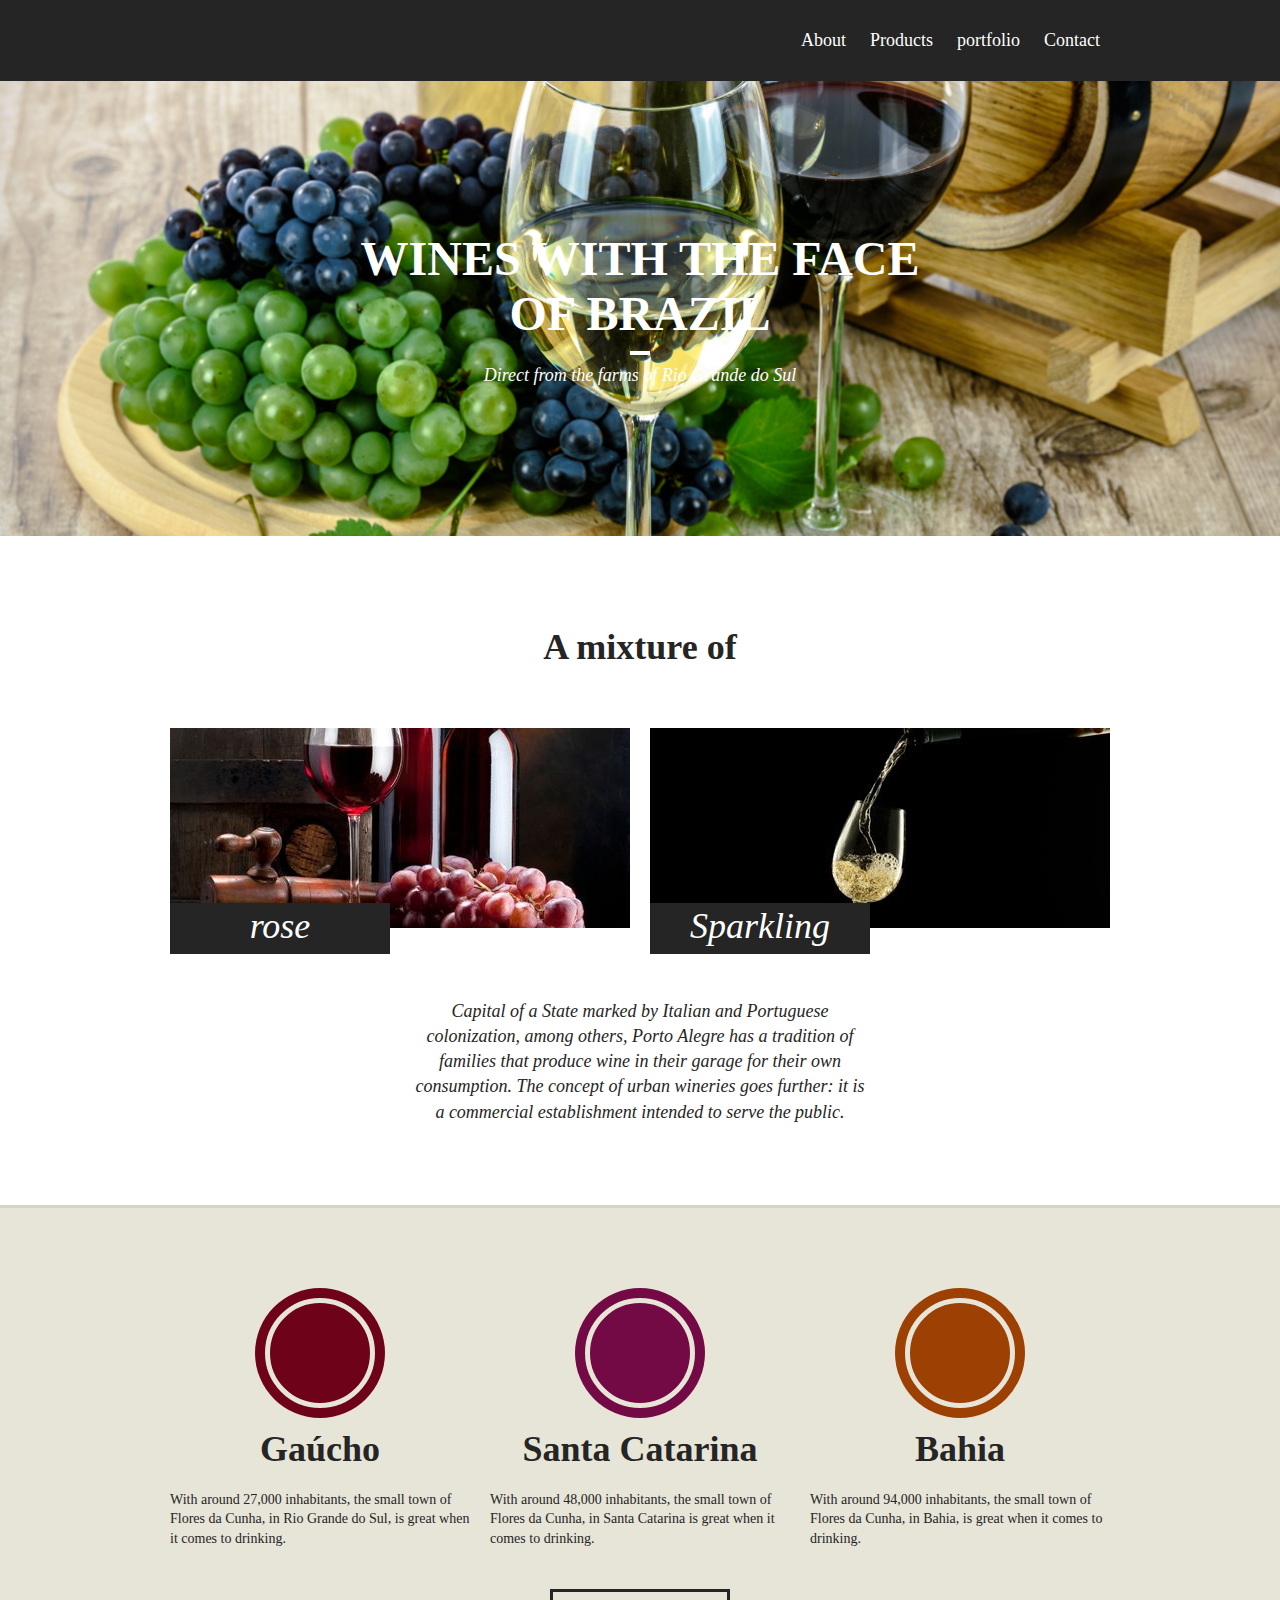
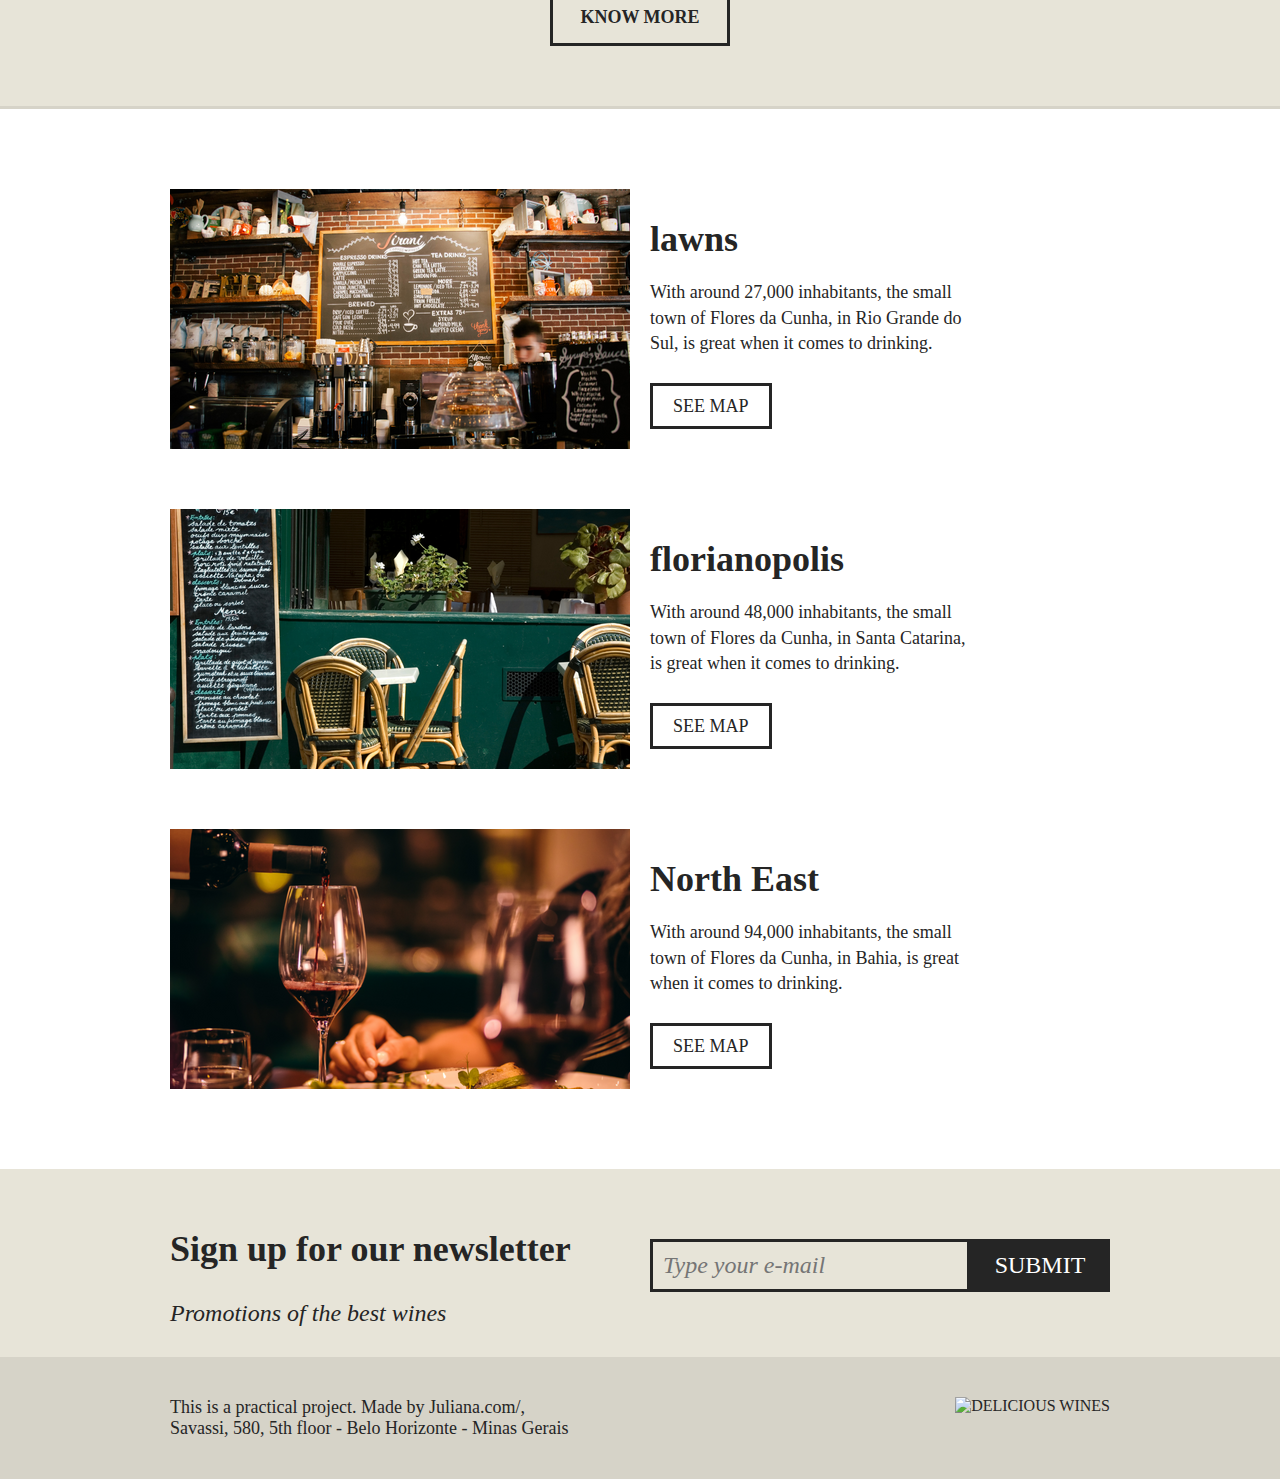
==== index.html @ c24007a2 "updating the images" ====
<!DOCTYPE html>
<html lang="en">

<head>
  <meta charset="UTF-8">
  <meta http-equiv="X-UA-Compatible" content="IE=edge">
  <meta name="viewport" content="width=device-width, initial-scale=1.0, shrink-to-fit=no">
  <link rel="stylesheet" href="./css/style.css">
  <title>Delicious Wines</title>
</head>

<body>
  <!-------------------------------------------------start header------------------------------------>
  <header class="menu">
    <div class="menu-container">
      <a class="menu-logo" href="#"><img src="./assets/img/Sem título.png " alt=""></a>
      <nav class="menu-nav">
        <ul>
          <li><a href="">About</a></li>
          <li><a href="">Products</a></li>
          <li><a href="">portfolio</a></li>
          <li><a href="">Contact</a></li>
        </ul>
      </nav>
    </div>
  </header>
  <!------------------------------------------------End Header---------------------------------------->

  <!-------------------------------------------------main start--------------------------------------->
  <main class="intro">
    <h1>Wines with the face <br /> of Brazil</h1>
    <p>Direct from the farms of Rio Grande do Sul</p>
  </main>
  <!--------------------------------------------------End main---------------------------------------->

  <!--------------------------------------------------start section------------------------------------>
  <section class="about">
    <h2>A mixture of</h2>
    <div class="about-container">
      <div class="about-item">
        <img src="./assets/img/wines-photos1.jpg" alt="rose">
        <h3>rose</h3>
      </div>
      <div class="about-item">
        <img src="./assets/img/wines-photos2.jpg" alt="Sparkling">
        <h3>Sparkling</h3>
      </div>
    </div>
    <p>Capital of a State marked by Italian and Portuguese colonization, among others, Porto Alegre has a tradition of families that produce wine in their garage for their own consumption. The concept of urban wineries goes further: it is a commercial establishment intended to serve the public.</p>
  </section>

  <section class="products">
    <div class="products-container">
      <div class="products-item">
        <h2 class="products-gaucho">Gaúcho</h2>
        <p>With around 27,000 inhabitants, the small town of Flores da Cunha, in Rio Grande do Sul, is great when it comes to drinking.</p>
      </div>
      <div class="products-item">
        <h2 class="products-santa">Santa Catarina</h2>
        <p>With around 48,000 inhabitants, the small town of Flores da Cunha, in Santa Catarina is great when it comes to drinking.</p>
      </div>
      <div class="products-item">
        <h2 class="products-bahia">Bahia</h2>
        <p>With around 94,000 inhabitants, the small town of Flores da Cunha, in Bahia, is great when it comes to drinking.</p>
      </div>
    </div>
    <a class="products-btn" href="#">know more</a>
  </section>

  <section class="locations">
    <div class="item-locations">
      <img src="./assets/img/Restaurants 1.png" alt="DELICIOUS WINES lawn unit">
      <div>
        <h2>lawns</h2>
        <p>With around 27,000 inhabitants, the small town of Flores da Cunha, in Rio Grande do Sul, is great when it comes to drinking.</p>
        <a href="#">see map</a>
      </div>
    </div>

    <div class="item-locations">
      <img src="./assets/img/Restaurants2.png" alt="Unit in Florianópolis DELICIOUS WINES">
      <div>
        <h2>florianopolis</h2>
        <p>With around 48,000 inhabitants, the small town of Flores da Cunha, in Santa Catarina, is great when it comes to drinking.</p>
        <a href="#">see map</a>
      </div>
    </div>

    <div class="item-locations">
      <img src="./assets/img/Restaurants3.png" alt="Unit in the northeast DELICIOUS WINES">
      <div>
        <h2>North East</h2>
        <p>With around 94,000 inhabitants, the small town of Flores da Cunha, in Bahia, is great when it comes to drinking.</p>
        <a href="#">see map</a>
      </div>
    </div>
  </section>

  <section class="sign">
    <div class="sign-container">
      <div class="sign-information">
        <h2>Sign up for our newsletter</h2>
        <p>Promotions of the best wines</p>
      </div>
      <form action="">
        <label for="">E-mail</label>
        <input type="text" placeholder="Type your e-mail">
        <button type="submit">Submit</button>
      </form>
    </div>
  </section>
  <!----------------------------------------------------end section------------------------------------->

  <!------------------------------------------------------start footer----------------------------------->
  <footer class="footer">
    <div class="footer-container">
      <p>This is a practical project. Made by Juliana.com/,<br />Savassi, 580, 5th floor - Belo Horizonte - Minas Gerais</p>
      <img src="./assets/img/Sem título.png" alt="DELICIOUS WINES">
    </div>


  </footer>


</body>

</html>
---- css/style.css ----
/*==================================================== Reset=============================== */
body, h1 , h3, p, ul {
padding: 0;
margin: 0;
}
/*=====================================================ENDRESET=============================*/

/*=====================================================startbody=============================*/
body {
  font-family: Georgia, serif;
  color: #252525;
}

* {
  box-sizing: border-box;
}
/*======================================================endbody===============================*/

/*=======================================================startmenu=============================*/
.menu {
  background: #252525;
  padding: 20px 0;
}

.menu-container {
  max-width: 960px;
  margin: 0 auto;
}

.menu-container::after, .menu-container::before {
  content: '';
  display: table;
  clear: both;
}

a.menu-logo {
  display: block;
  float: left;
  margin-left: 10px;
}

.menu-nav {
  float: right;
  margin-right: 10px;
}

.menu-nav li {
  display: inline-block;
}
.menu-nav a {
  display: block;
  padding: 10px;
  text-decoration: none;
  color: #ffffff;
  font-size: 1.125em;
}
/*=================================================endmenu===========================================*/

/*=================================================startintro=========================================*/
.intro {
  background: url(/assets/img/wines.png) no-repeat center center;
  background-size: cover;
  padding: 150px 0;
  text-align: center;
  color: #ffffff;
}

.intro h1 {
  text-transform: uppercase;
  font-size: 3em;
}

.intro h1::after {
  content: '';
  display: block;
  width: 20px;
  height: 4px;
  background: #ffffff;
  margin: 10px auto;
}

.intro p {
  font-style: italic;
  font-size: 1.125em;
}

/*=====================================================startabout=======================================*/
.about {
  padding: 60px 0;
}

.about-container {
  max-width: 960px;
  margin: 0 auto;
}

.about-container::after, .about-container::before {
  content: '';
  display: table;
  clear: both;
}

.about h2{
  text-align: center;
  font-size: 2.25em;
  margin-bottom: 60px;
}

.about-item {
  width: 460px;
  float: left;
  margin: 0 10px;
}

.about-item img {
  display: block;
  max-width: 100%;
}

.about-item h3 {
  font-size: 2.25em;
  line-height: 1em;
  background: #252525;
  width: 220px;
  color: #ffffff;
  font-style: italic;
  font-weight: normal;
  text-align: center;
  padding: 5px 0 10px 0;
  top: -25px;
  position: relative;
}

.about > p {
  font-size: 1.125em;
  line-height: 1.4em;
  font-style: italic;
  text-align: center;
  margin: 20px auto;
  max-width: 460px;
}

/*====================================================endabout==============================================*/

/*====================================================startproducts===========================================*/
.products {
  background: #e7e4d8;
  padding: 60px 0;
  border-top: 3px solid #d6d3c8;
  border-bottom: 3px solid #d6d3c8;

}

.products-container {
  max-width: 960px;
  margin: 0 auto;
}

.products-container::before, .products-container::after {
  content: '';
  display: table;
  clear: both;
}

.products-item {
  width: 300px;
  float: left;
  margin: 0 10px 20px 10px;
}

.products-item h2 {
  text-align: center;
  font-size: 2.25em;
  margin-bottom: 20px;
}

.products-item h2::before {
  content: '';
  display: block;
  width: 100px;
  height: 100px;
  background: currentColor;
  border-radius: 50%;
  margin: 20px auto;
  border: 5px solid #e7e4d8;
  box-shadow: 0 0 0 10px currentColor;
}

h2.products-gaucho::before {
  color: #6e0219;
}

h2.products-santa::before {
  color: #730945;
}

h2.products-bahia::before {
  color: #9c4003;
}

.products-item p {
  font-size: 0.875em;
  line-height: 1.4em;
}

.products-btn {
  width: 180px;
  border: 3px solid;
  color: #252525;
  text-decoration: none;
  display: block;
  font-size: 1.125em;
  font-weight: bold;
  text-transform: uppercase;
  text-align: center;
  padding: 15px 0;
  margin:20px auto 0 auto;
}
/*=======================================================endProducts====================================================*/

/*=======================================================startlocations=================================================*/
.locations {
  max-width: 960px;
  margin: 0 auto;
  padding: 20px 0;

}

.item-locations {
  clear: both;
  margin: 60px auto;
}

.item-locations::after, .item-locations::before {
  display: table;
  content: '';
  clear: both;
}

.item-locations img {
  width: 460px;
  display: block;
  float: left;
  margin: 0 10px;
}

.item-locations > div {
  width: 460px;
  float: left;
  margin: 0 10px;
}

.item-locations h2 {
  font-size: 2.25em;
  margin-bottom: 20px;
}

.item-locations p {
  font-size: 1.125em;
  line-height: 1.4em;
  max-width: 320px;
  margin-bottom: 40px;
}

.item-locations a {
  font-size: 1.125em;
  text-transform: uppercase;
  text-decoration: none;
  border: 3px solid;
  color: #252525;
  padding: 10px 20px;
}
/*=========================================================endlocation=======================================================================*/

/*=========================================================startofsign=======================================================================*/
.sign {
  background: #e7e4d8;
  padding: 30px 0;
}

.sign-container {
  max-width: 960px;
  margin: 0 auto;
}
.sign-container::after, .sign-container::before {
  content: '';
  display: table;
  clear: both;
}

.sign-information {
  width: 460px;
  margin: 0 10px;
  float: left;
}

.sign-information h2 {
  font-size: 2.25em;
}

.sign-information p {
  font-size: 1.5em;
  font-style: italic;
}

.sign form {
    width: 460px;
    margin: 40px 10px 0 10px;
    float: left;
}

.sign form label {
  display: none;
}

.sign input {
  width: 320px;
  border: 3px solid #252525;
  background: none;
  font-size: 1.5em;
  font-style: italic;
  font-family: Georgia, serif;
  padding: 10px;
  float: left;
}

.sign button {
  background: #252525;
  border: none;
  font-family: Georgia, serif;
  text-transform: uppercase;
  font-size: 1.5em;
  width: 140px;
  padding: 13px 0;
  color: #ffffff;
  cursor: pointer;
}
/*===============================================================endsign==============================================================================*/

/*===============================================================startfooter===========================================================================*/
.footer {
  background: #d6d3c8;
  padding: 40px 0;
}

.footer-container {
  max-width: 960px;
  margin: 0 auto;
}

.footer-container::after, .footer-container::before {
  content: '';
  display: table;
  clear: both;
}

.footer p {
  float: left;
  margin: 0 10px;
  font-size: 1.125em;
  list-style: 1.4em;
}

.footer img {
  float: right;
  margin: 0 10px;
  display: block;
}
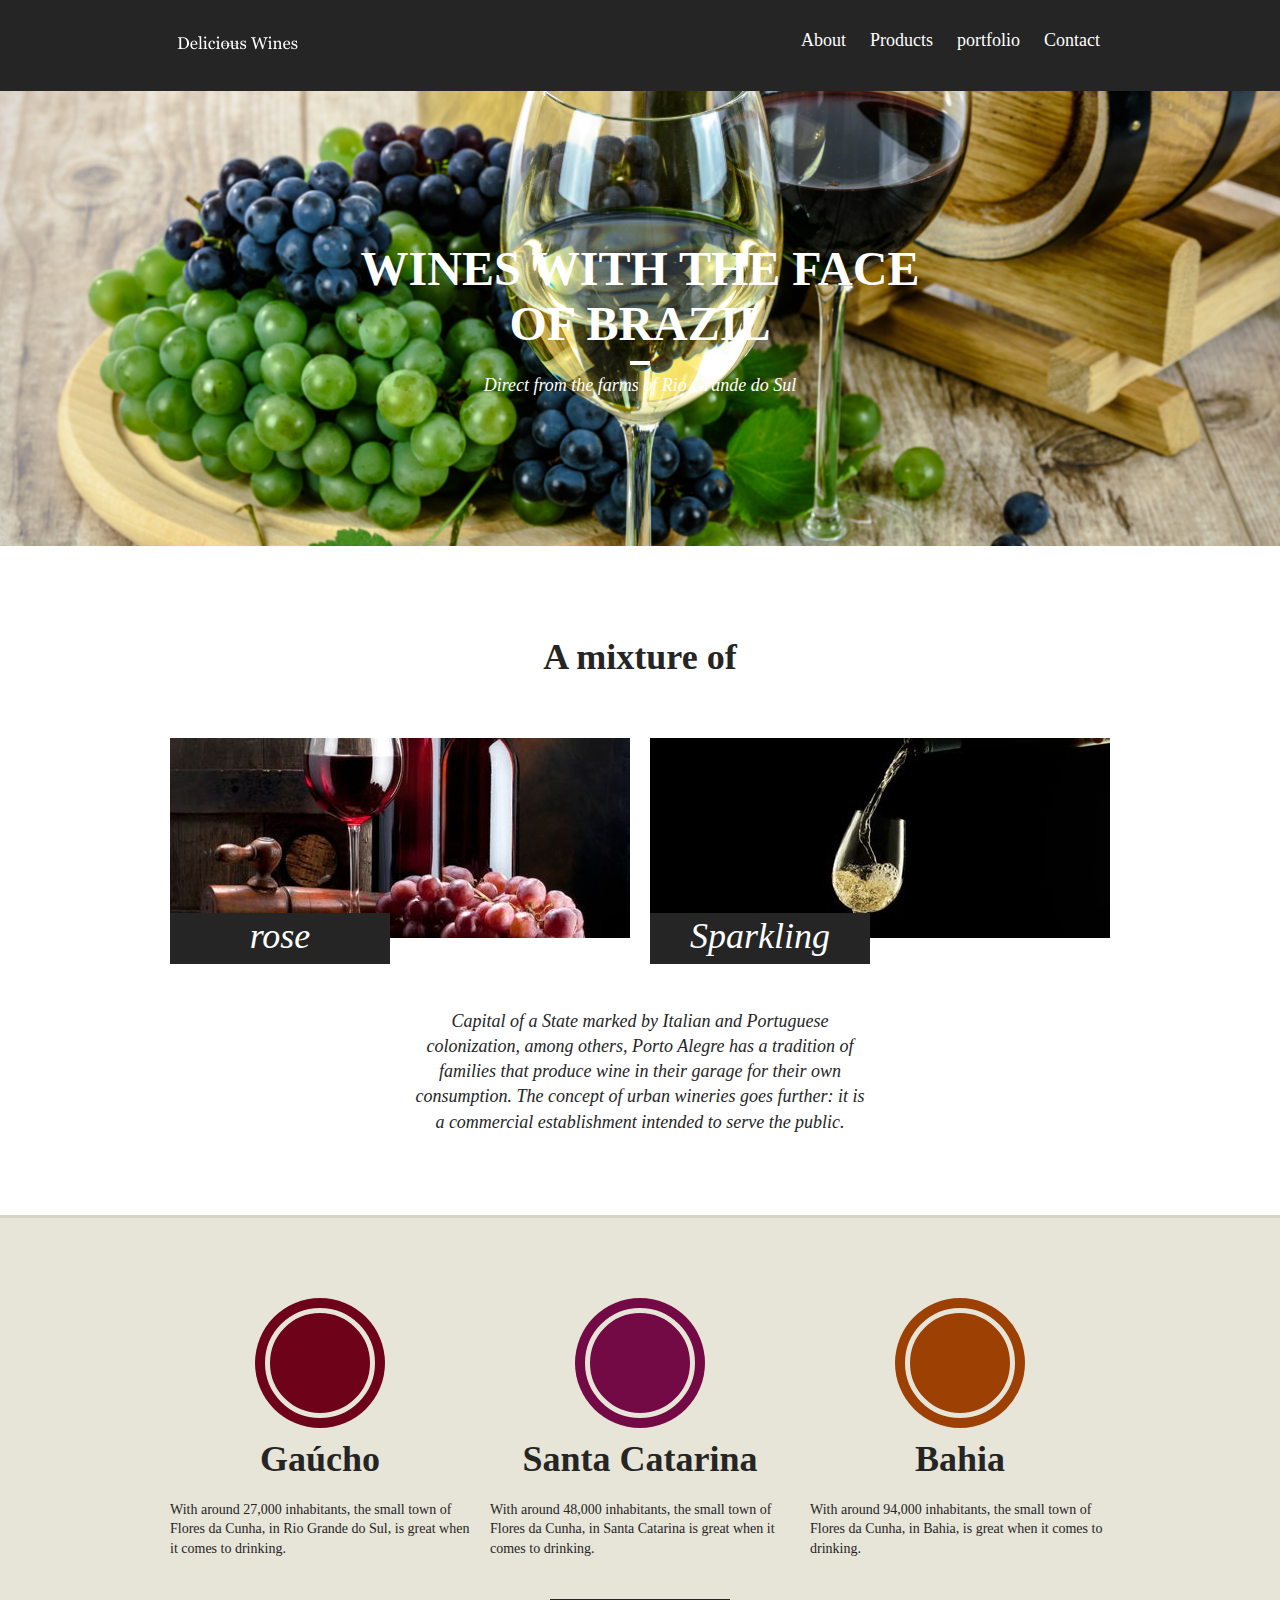
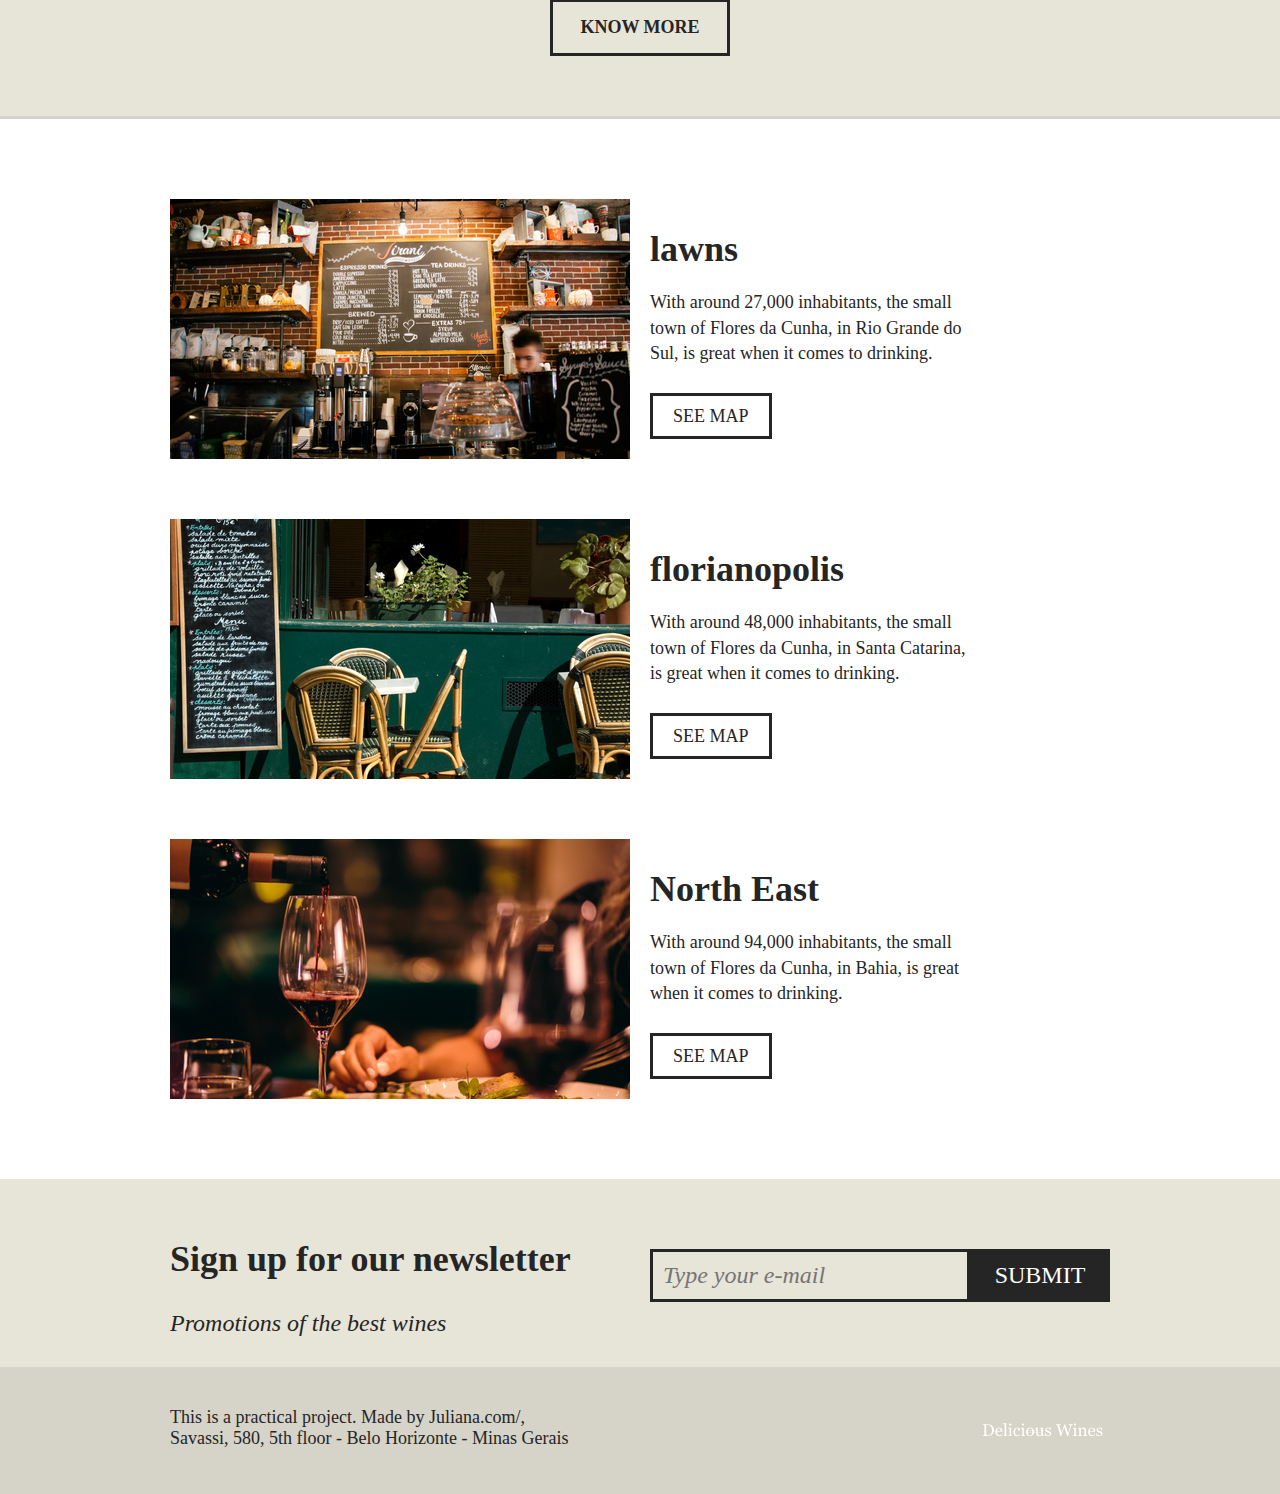
==== commit a4dbf6fb: "Updating footer images" ====
--- a/index.html
+++ b/index.html
@@ -13,7 +13,7 @@
   <!-------------------------------------------------start header------------------------------------>
   <header class="menu">
     <div class="menu-container">
-      <a class="menu-logo" href="#"><img src="./assets/img/Sem título.png " alt=""></a>
+      <a class="menu-logo" href="#"><img src="./assets/img/delicious1.png" alt="DELICIOUS WINES"></a>
       <nav class="menu-nav">
         <ul>
           <li><a href="">About</a></li>
@@ -115,7 +115,7 @@
   <footer class="footer">
     <div class="footer-container">
       <p>This is a practical project. Made by Juliana.com/,<br />Savassi, 580, 5th floor - Belo Horizonte - Minas Gerais</p>
-      <img src="./assets/img/Sem título.png" alt="DELICIOUS WINES">
+      <img src="./assets/img/delicious1.png" alt="DELICIOUS WINES">
     </div>
 
 
--- a/css/style.css
+++ b/css/style.css
@@ -34,7 +34,7 @@
 }
 
 a.menu-logo {
-  display: block;
+  display:block;
   float: left;
   margin-left: 10px;
 }
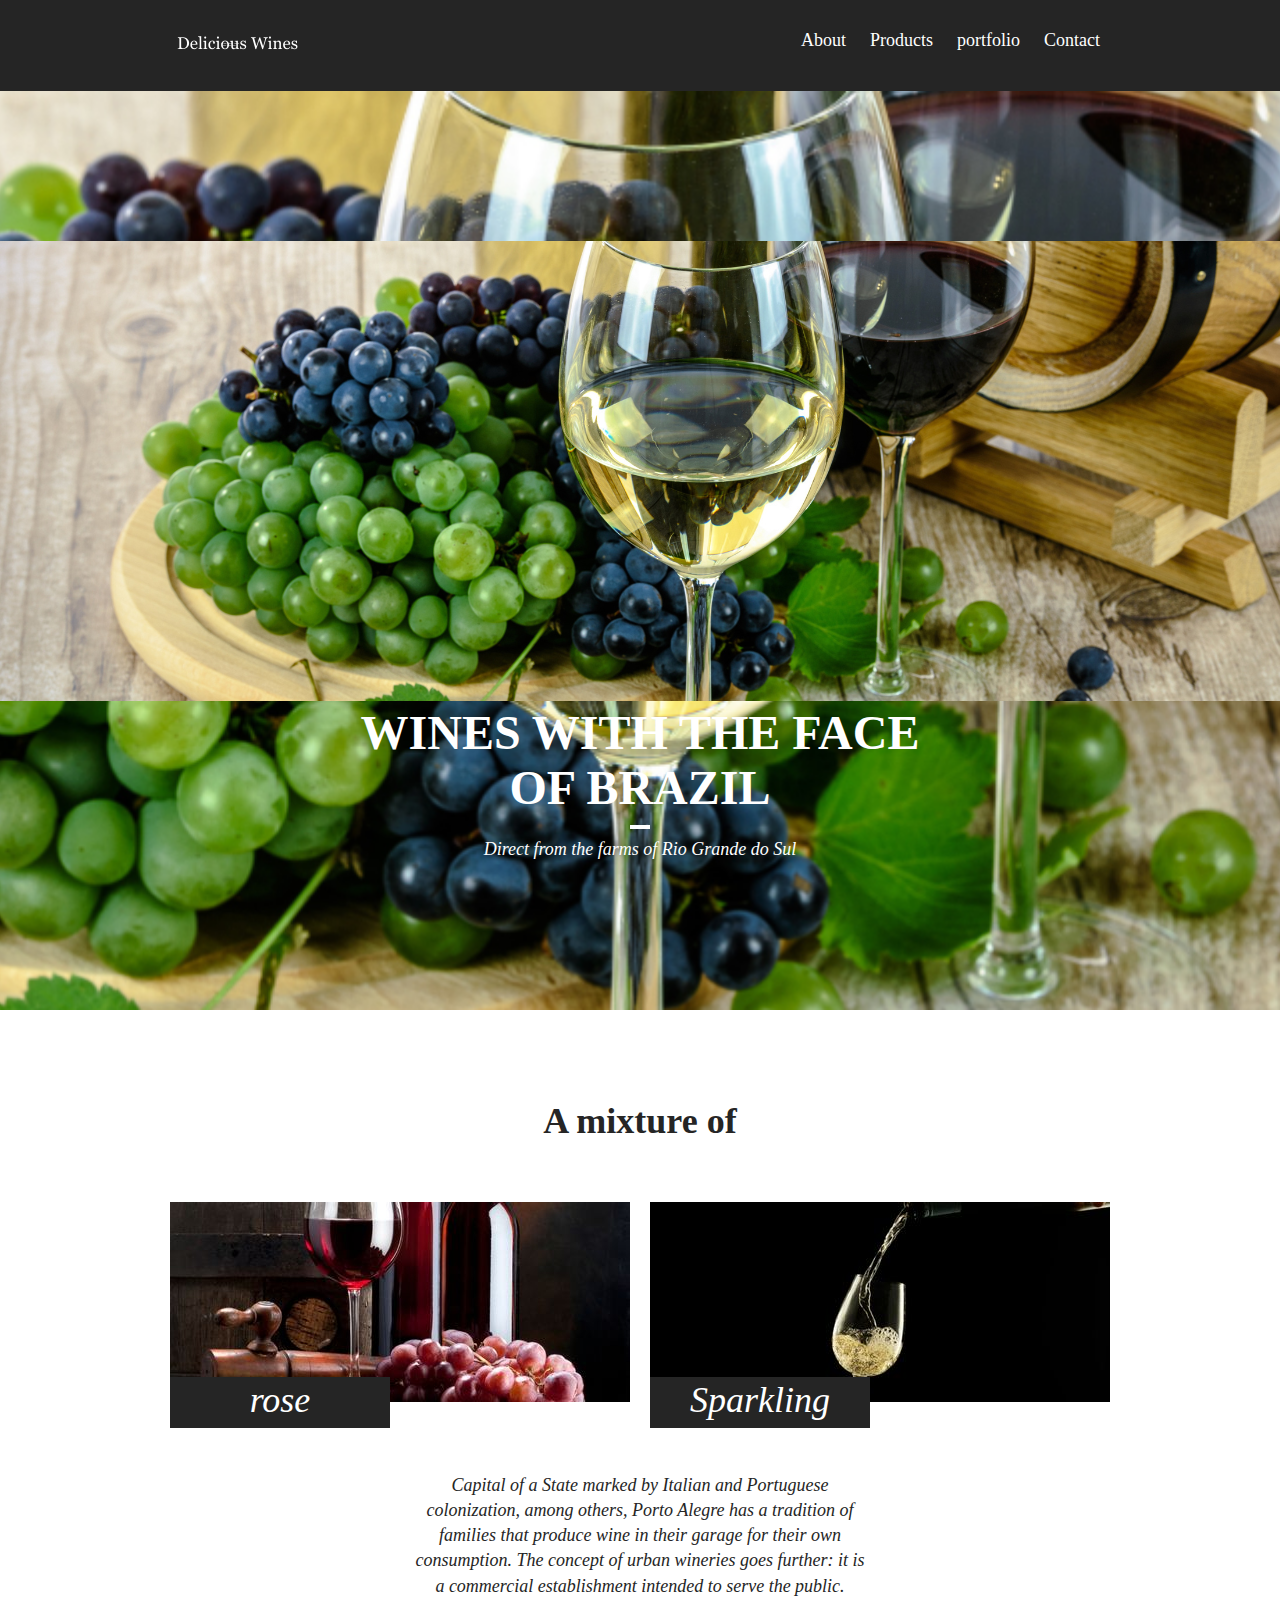
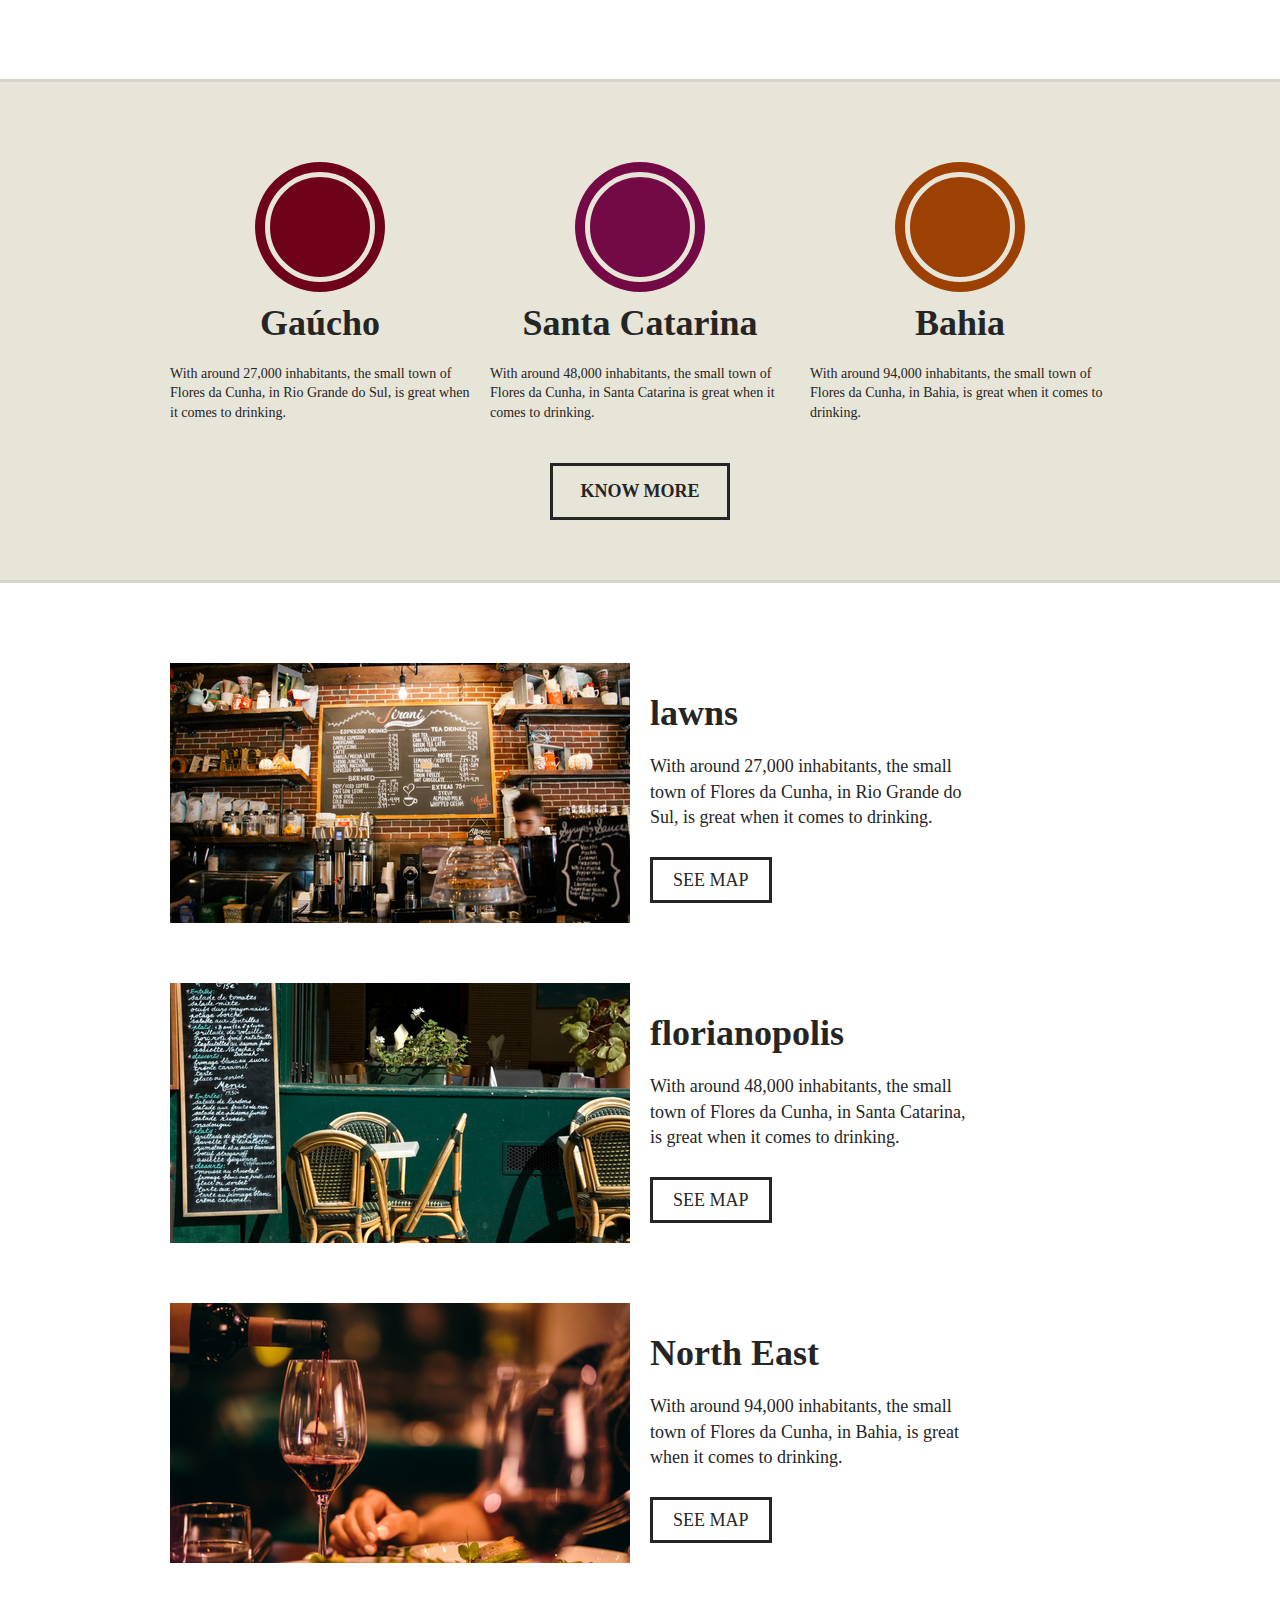
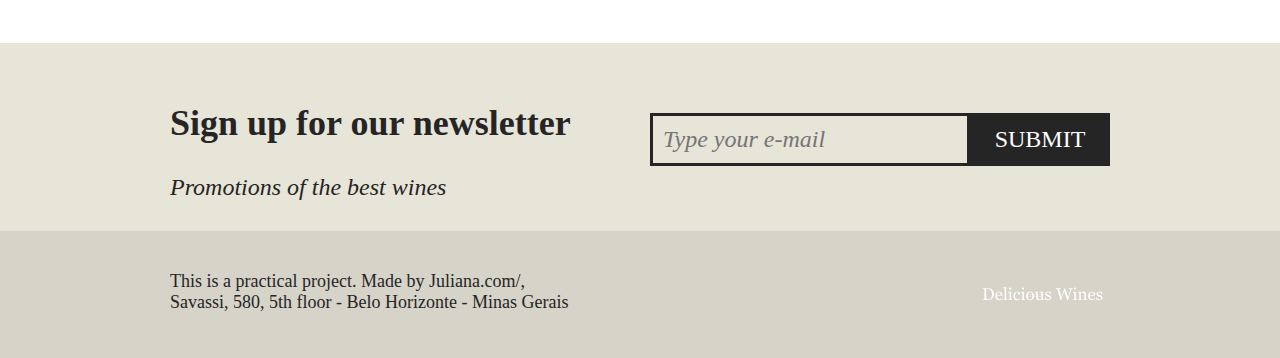
==== commit 94aabef8: "updating code" ====
--- a/index.html
+++ b/index.html
@@ -28,6 +28,7 @@
 
   <!-------------------------------------------------main start--------------------------------------->
   <main class="intro">
+    <a><img src="./assets/img/wines.png" alt="DELICIOUS WINES"></a>
     <h1>Wines with the face <br /> of Brazil</h1>
     <p>Direct from the farms of Rio Grande do Sul</p>
   </main>
@@ -124,4 +125,4 @@
 
 </body>
 
-</html>+</html>
--- a/css/style.css
+++ b/css/style.css
@@ -53,6 +53,20 @@
   text-decoration: none;
   color: #ffffff;
   font-size: 1.125em;
+}
+
+@media only screen and (max-width:739px) {
+  .menu {
+    text-align: center;
+  }
+  a.menu-logo {
+    float: none;
+    margin: 0 auto;
+  }
+  .menu-nav {
+    float: none;
+    clear: both;
+  }
 }
 /*=================================================endmenu===========================================*/
 
@@ -84,6 +98,11 @@
   font-size: 1.125em;
 }
 
+@media only screen and (max-width:739px) {
+  .intro {
+    padding: 60px 0;
+  }
+}
 /*=====================================================startabout=======================================*/
 .about {
   padding: 60px 0;
@@ -140,6 +159,25 @@
   max-width: 460px;
 }
 
+@media only screen and (min-width:740px) and (max-width: 980px) {
+  .about-container {
+    max-width: 720px;
+  } 
+  .about-item {
+    width: 340px;
+  }
+}
+
+@media(max-width: 739px) {
+  .about-container {
+    max-width: 300px;
+  }
+  .about-item {
+    width: 300px;
+    margin: 0 auto;
+  }
+}
+
 /*====================================================endabout==============================================*/
 
 /*====================================================startproducts===========================================*/
@@ -216,6 +254,25 @@
   padding: 15px 0;
   margin:20px auto 0 auto;
 }
+
+@media only screen and (min-width:740px) and (max-width: 980px) {
+  .products-container {
+    max-width: 720px;
+  } 
+  .products-item {
+    width: 220px;
+  }
+}
+
+@media(max-width: 739px) {
+  .products-container {
+    max-width: 300px;
+  }
+  .products-item {
+    
+    margin: 0 auto 20 auto;
+  }
+}
 /*=======================================================endProducts====================================================*/
 
 /*=======================================================startlocations=================================================*/
@@ -269,6 +326,25 @@
   border: 3px solid;
   color: #252525;
   padding: 10px 20px;
+}
+
+@media only screen and (min-width:740px) and (max-width: 980px) {
+   .locations {
+    max-width: 720px;
+   }
+   .item-locations > div, .item-locations img  {
+    width: 340px;
+   }
+}
+
+@media(max-width: 739px) {
+    .locations {
+      max-width: 300px;
+    }
+    .item-locations > div, .item-locations img {
+      width: 300px;
+      margin: 0px;
+    }
 }
 /*=========================================================endlocation=======================================================================*/
 
@@ -335,6 +411,25 @@
   color: #ffffff;
   cursor: pointer;
 }
+
+@media only screen and (min-width:740px) and (max-width: 980px) {
+ .sign-container {
+  max-width: 720px;
+ }
+ .sign-information, .sign form,  .sign input  {
+  width: 340px;
+ }
+}
+
+@media(max-width: 739px) {
+  .sign-container {
+    max-width: 300px;
+  }
+  .sign-information, .sign form,  .sign input  {
+    width: 300px;
+    margin: 10px 0 0 0 ;
+   }
+}
 /*===============================================================endsign==============================================================================*/
 
 /*===============================================================startfooter===========================================================================*/
@@ -365,4 +460,19 @@
   float: right;
   margin: 0 10px;
   display: block;
-}+}
+
+@media(max-width: 739px) {
+     .footer-container {
+      max-width: 300px;
+
+     }
+     .footer p {
+      float: none;
+      margin: 0px;
+     }
+     .footer img {
+      float: none;
+      margin: 10px 0;
+     }
+}
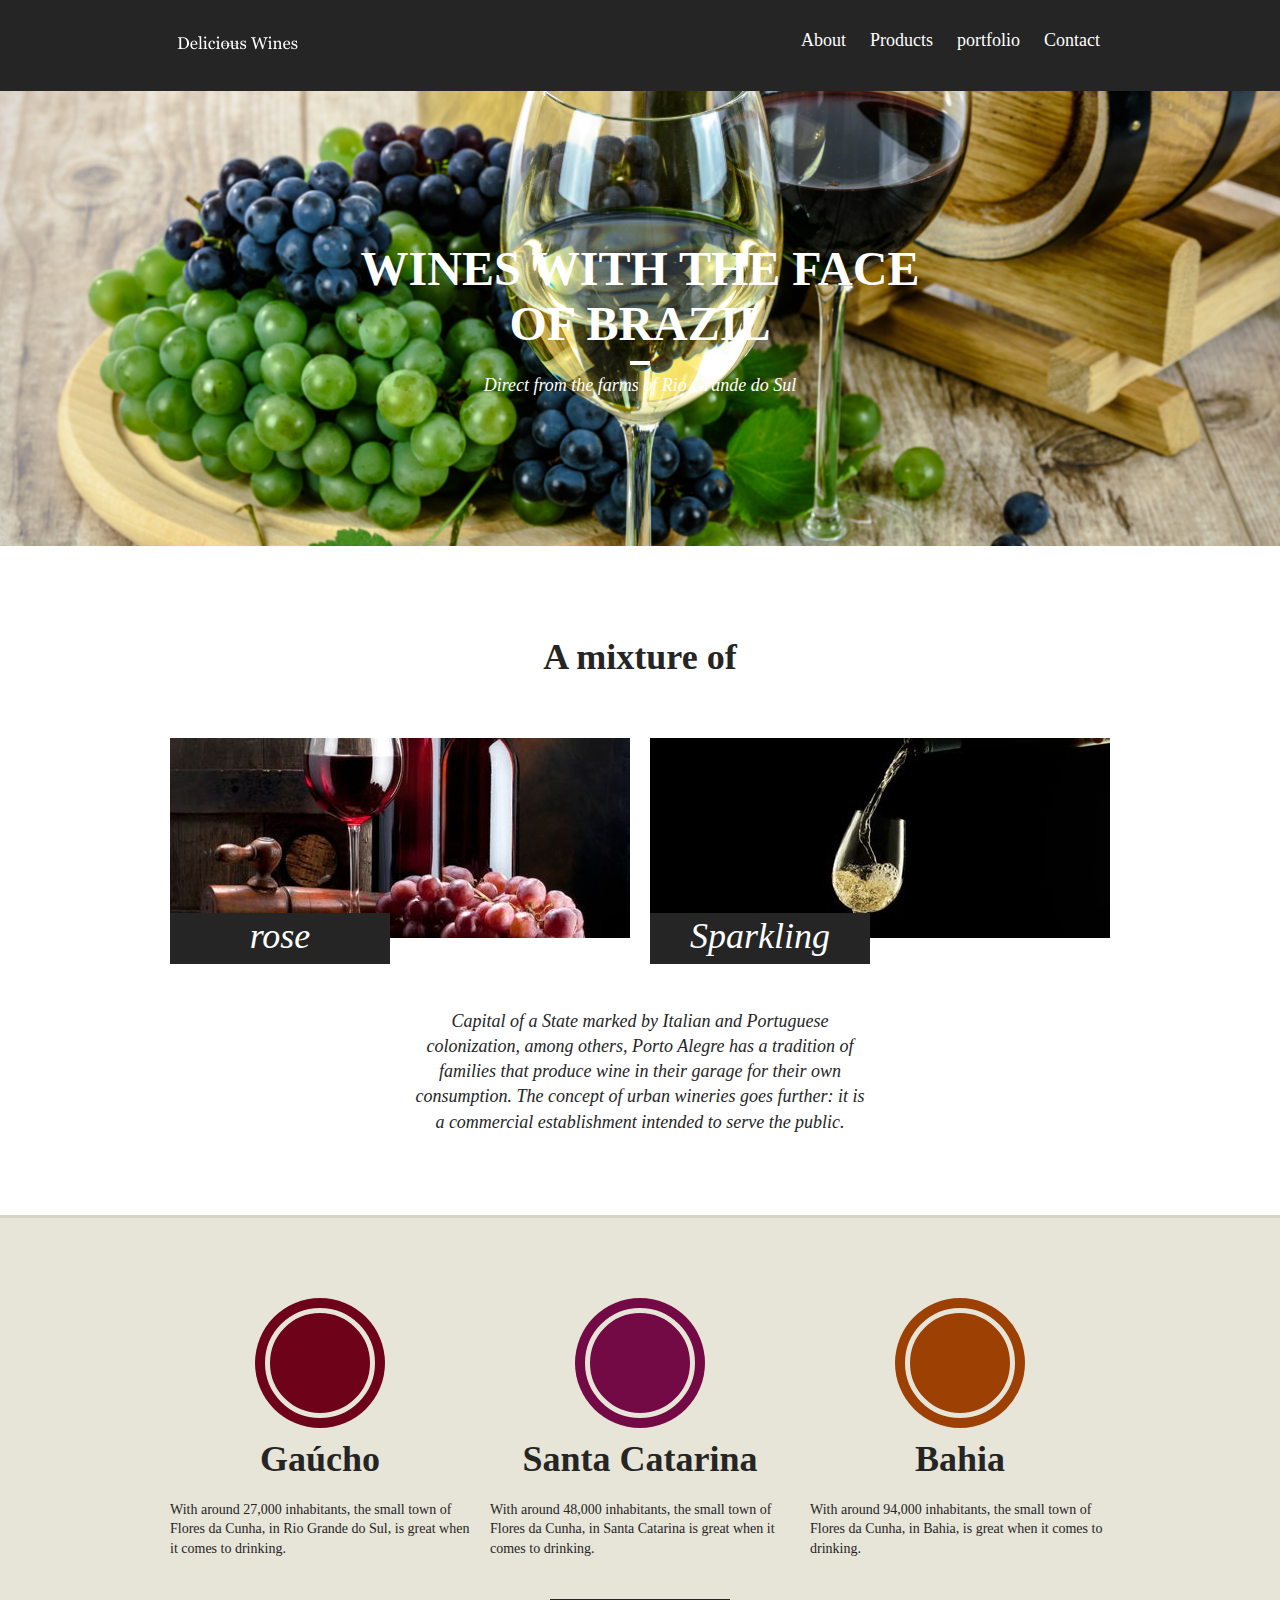
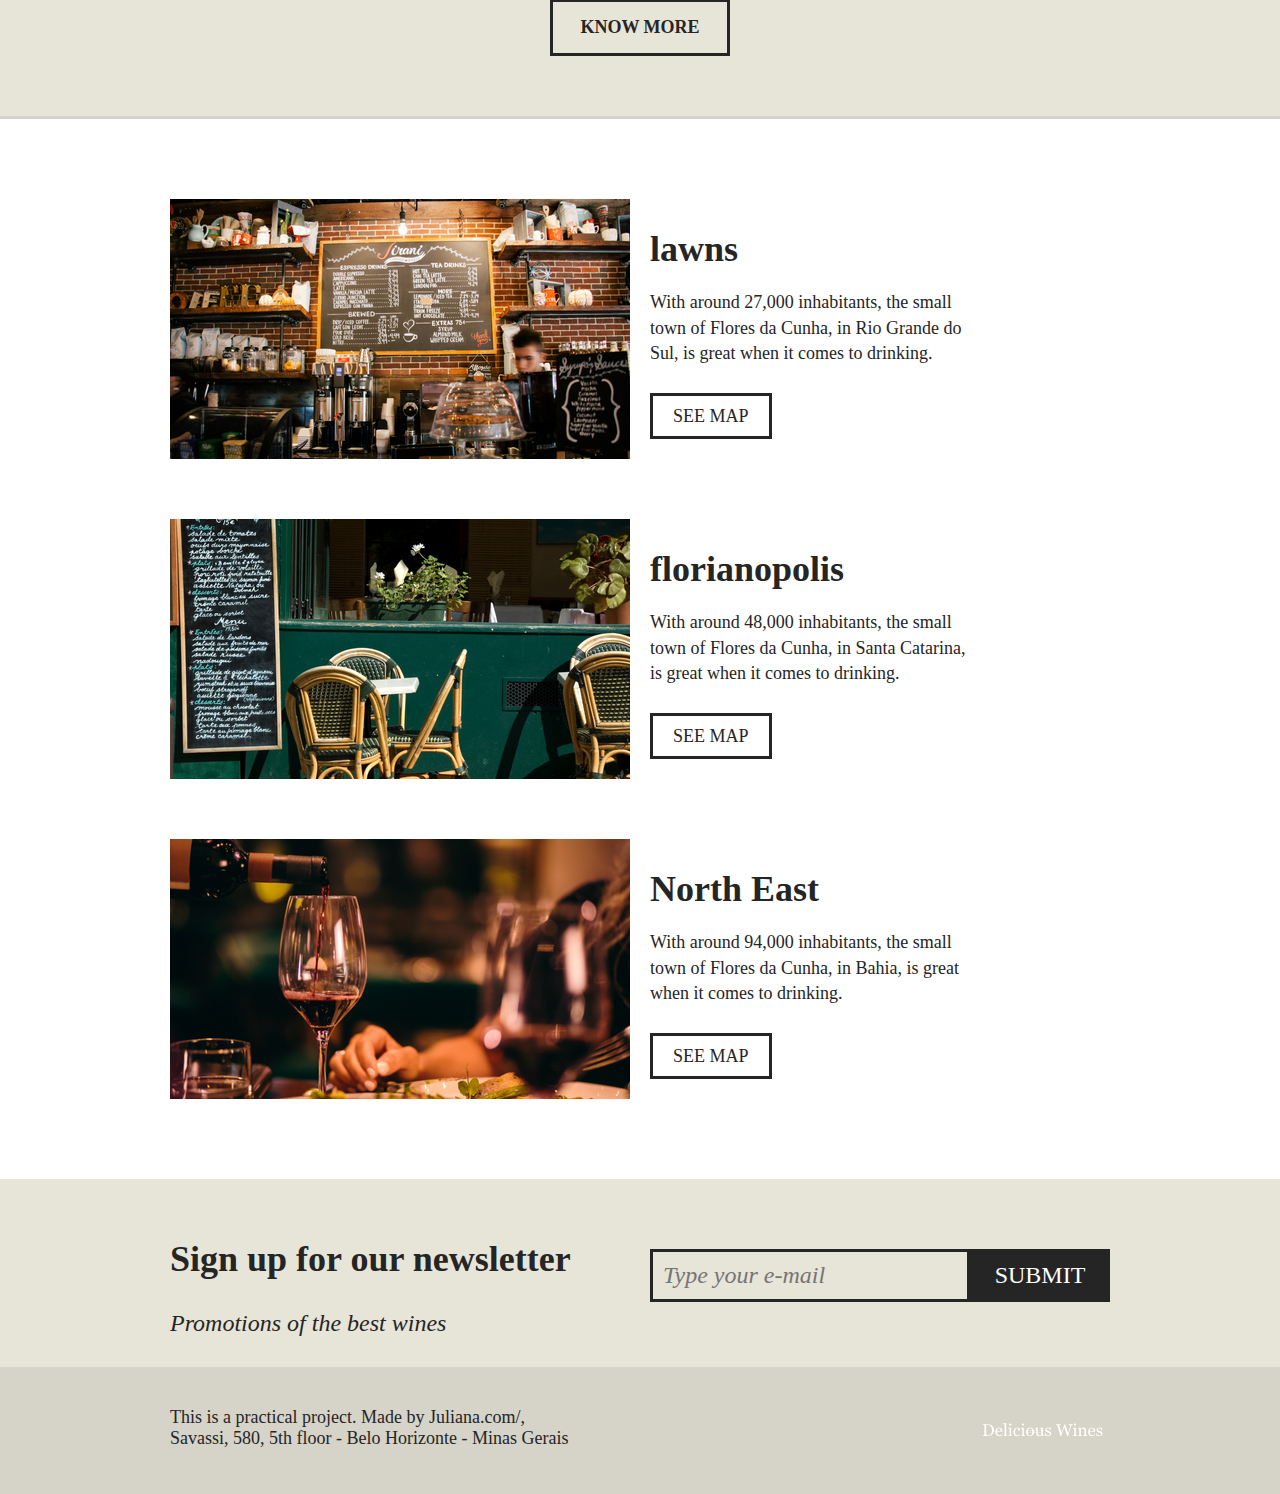
==== commit 94e2872b: "fixing a bug in the image" ====
--- a/index.html
+++ b/index.html
@@ -28,7 +28,6 @@
 
   <!-------------------------------------------------main start--------------------------------------->
   <main class="intro">
-    <a><img src="./assets/img/wines.png" alt="DELICIOUS WINES"></a>
     <h1>Wines with the face <br /> of Brazil</h1>
     <p>Direct from the farms of Rio Grande do Sul</p>
   </main>
